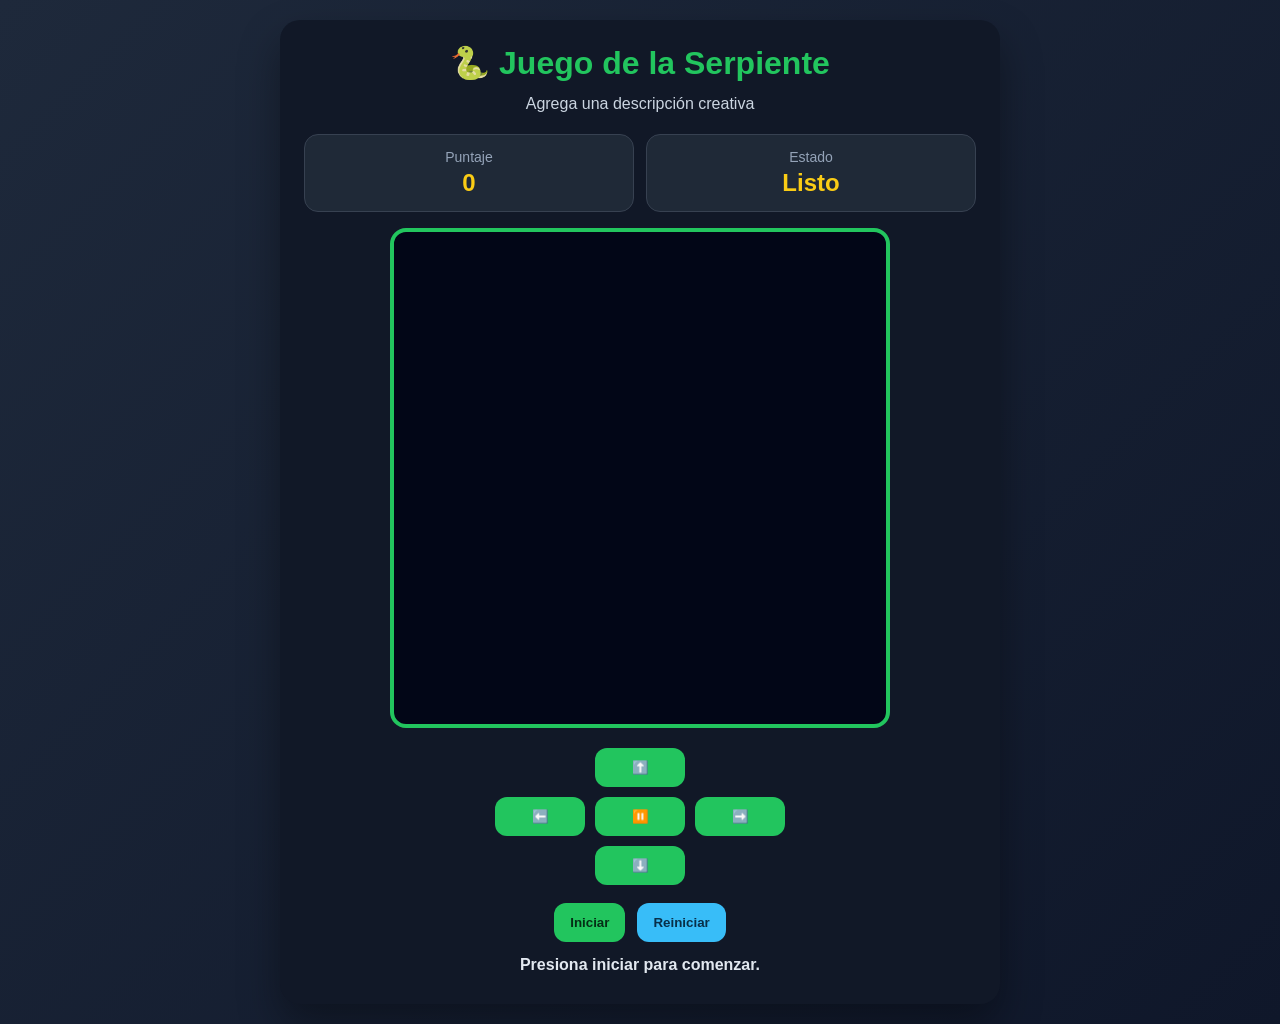
==== serpiente.html @ 803c644f "Inicio taller practico" ====
<!DOCTYPE html>
<html lang="es">
<head>
  <meta charset="UTF-8" />
  <meta name="viewport" content="width=device-width, initial-scale=1.0" />
  <title>Juego de la Serpiente - Taller</title>
   <link rel="stylesheet" href="serpiente.css">
</head>
<body>
  <main class="contenedor-juego">
    <h1>🐍 Juego de la Serpiente</h1>
    <p class="descripcion">
      Agrega una descripción creativa
    </p>

    <section class="panel-info">
      <div class="tarjeta-info">
        <span>Puntaje</span>
        <strong id="puntaje">0</strong>
      </div>
      <div class="tarjeta-info">
        <span>Estado</span>
        <strong id="estado">Listo</strong>
      </div>
    </section>

    <canvas id="canvasJuego" width="500" height="500"></canvas>

    <section class="controles">
      <button class="vacio">-</button>
      <button onclick="cambiarDireccion('arriba')">⬆️</button>
      <button class="vacio">-</button>

      <button onclick="cambiarDireccion('izquierda')">⬅️</button>
      <button onclick="pausarJuego()">⏸️</button>
      <button onclick="cambiarDireccion('derecha')">➡️</button>

      <button class="vacio">-</button>
      <button onclick="cambiarDireccion('abajo')">⬇️</button>
      <button class="vacio">-</button>
    </section>

    <section class="acciones">
      <button onclick="iniciarJuego()">Iniciar</button>
      <button class="secundario" onclick="reiniciarJuego()">Reiniciar</button>
    </section>

    <p id="mensaje" class="mensaje">Presiona iniciar para comenzar.</p>
  </main>

  <script src="serpiente.js"></script>
</body>
</html>
---- serpiente.css ----
* {
    box-sizing: border-box;
    margin: 0;
    padding: 0;
    font-family: Arial, Helvetica, sans-serif;
}

body {
    min-height: 100vh;
    background: linear-gradient(135deg, #1e293b, #0f172a);
    color: white;
    display: flex;
    justify-content: center;
    align-items: center;
    padding: 20px;
}

.contenedor-juego {
    width: 100%;
    max-width: 720px;
    background: #111827;
    border-radius: 20px;
    padding: 24px;
    box-shadow: 0 20px 40px rgba(0, 0, 0, 0.35);
    text-align: center;
}

h1 {
    margin-bottom: 10px;
    font-size: 32px;
    color: #22c55e;
}

.descripcion {
    margin-bottom: 18px;
    color: #cbd5e1;
    line-height: 1.5;
}

.panel-info {
    display: flex;
    justify-content: space-between;
    gap: 12px;
    margin-bottom: 16px;
    flex-wrap: wrap;
}

.tarjeta-info {
    flex: 1;
    min-width: 150px;
    background: #1f2937;
    padding: 14px;
    border-radius: 14px;
    border: 1px solid #374151;
}

.tarjeta-info span {
    display: block;
    font-size: 14px;
    color: #94a3b8;
    margin-bottom: 4px;
}

.tarjeta-info strong {
    font-size: 24px;
    color: #facc15;
}

canvas {
    width: 100%;
    max-width: 500px;
    background: #020617;
    border: 4px solid #22c55e;
    border-radius: 16px;
    display: block;
    margin: 0 auto 20px auto;
}

.controles {
    display: grid;
    grid-template-columns: repeat(3, 90px);
    gap: 10px;
    justify-content: center;
    align-items: center;
    margin-bottom: 18px;
}

.controles button,
.acciones button {
    border: none;
    border-radius: 12px;
    padding: 12px 16px;
    background: #22c55e;
    color: #052e16;
    font-weight: bold;
    cursor: pointer;
    transition: 0.2s;
}

.controles button:hover,
.acciones button:hover {
    transform: scale(1.05);
    background: #86efac;
}

.vacio {
    visibility: hidden;
}

.acciones {
    display: flex;
    justify-content: center;
    gap: 12px;
    flex-wrap: wrap;
}

.acciones .secundario {
    background: #38bdf8;
    color: #082f49;
}

.mensaje {
    margin-top: 14px;
    color: #e2e8f0;
    min-height: 24px;
    font-weight: bold;
}

@media (max-width: 520px) {
    h1 {
        font-size: 24px;
    }

    .controles {
        grid-template-columns: repeat(3, 75px);
    }

    .controles button,
    .acciones button {
        padding: 10px;
    }
}
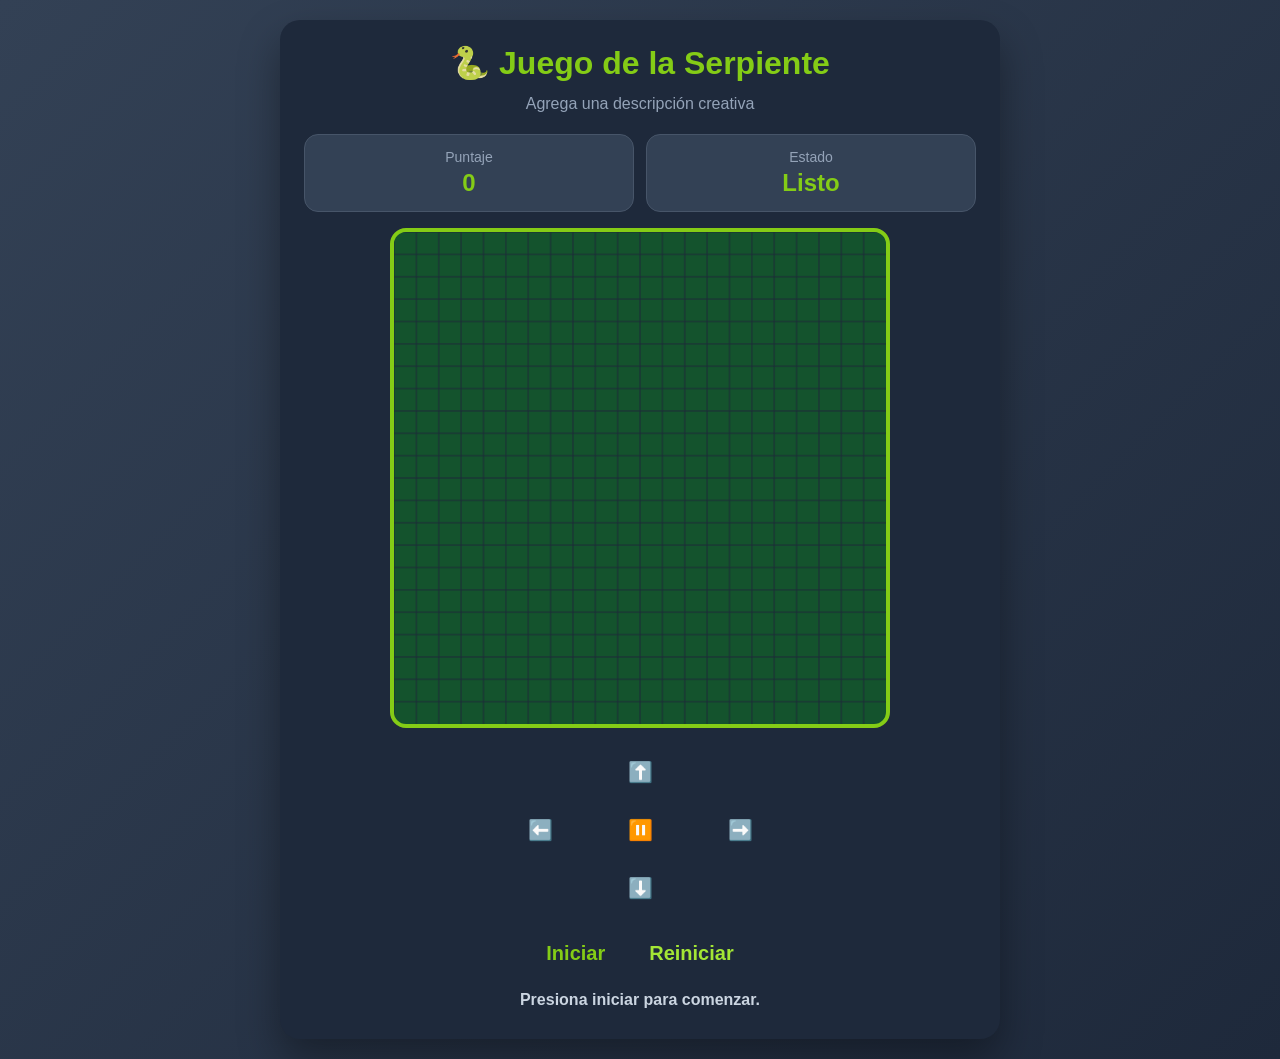
==== commit ddc6978c: "pintar cuadricula en canvas" ====
--- a/serpiente.html
+++ b/serpiente.html
@@ -24,7 +24,7 @@
       </div>
     </section>
 
-    <canvas id="canvasJuego" width="500" height="500"></canvas>
+    <canvas id="canvasJuego" width="550" height="550"></canvas>
 
     <section class="controles">
       <button class="vacio">-</button>
--- a/serpiente.css
+++ b/serpiente.css
@@ -7,7 +7,7 @@
 
 body {
     min-height: 100vh;
-    background: linear-gradient(135deg, #1e293b, #0f172a);
+    background: linear-gradient(135deg, #334155, #1e293b);
     color: white;
     display: flex;
     justify-content: center;
@@ -18,7 +18,7 @@
 .contenedor-juego {
     width: 100%;
     max-width: 720px;
-    background: #111827;
+    background: #1e293b;
     border-radius: 20px;
     padding: 24px;
     box-shadow: 0 20px 40px rgba(0, 0, 0, 0.35);
@@ -28,12 +28,12 @@
 h1 {
     margin-bottom: 10px;
     font-size: 32px;
-    color: #22c55e;
+    color: #84cc16;
 }
 
 .descripcion {
     margin-bottom: 18px;
-    color: #cbd5e1;
+    color: #94a3b8;
     line-height: 1.5;
 }
 
@@ -48,10 +48,10 @@
 .tarjeta-info {
     flex: 1;
     min-width: 150px;
-    background: #1f2937;
+    background: #334155;
     padding: 14px;
     border-radius: 14px;
-    border: 1px solid #374151;
+    border: 1px solid #475569;
 }
 
 .tarjeta-info span {
@@ -63,14 +63,14 @@
 
 .tarjeta-info strong {
     font-size: 24px;
-    color: #facc15;
+    color: #84cc16;
 }
 
 canvas {
     width: 100%;
     max-width: 500px;
-    background: #020617;
-    border: 4px solid #22c55e;
+    background: #14532d;
+    border: 4px solid #84cc16;
     border-radius: 16px;
     display: block;
     margin: 0 auto 20px auto;
@@ -90,8 +90,9 @@
     border: none;
     border-radius: 12px;
     padding: 12px 16px;
-    background: #22c55e;
-    color: #052e16;
+    background: transparent;
+    color: #84cc16;
+    font-size: 20px;
     font-weight: bold;
     cursor: pointer;
     transition: 0.2s;
@@ -99,8 +100,8 @@
 
 .controles button:hover,
 .acciones button:hover {
-    transform: scale(1.05);
-    background: #86efac;
+    transform: scale(1.15);
+    filter: drop-shadow(0 0 6px #84cc16);
 }
 
 .vacio {
@@ -115,13 +116,12 @@
 }
 
 .acciones .secundario {
-    background: #38bdf8;
-    color: #082f49;
+    color: #a3e635;
 }
 
 .mensaje {
     margin-top: 14px;
-    color: #e2e8f0;
+    color: #cbd5e1;
     min-height: 24px;
     font-weight: bold;
 }
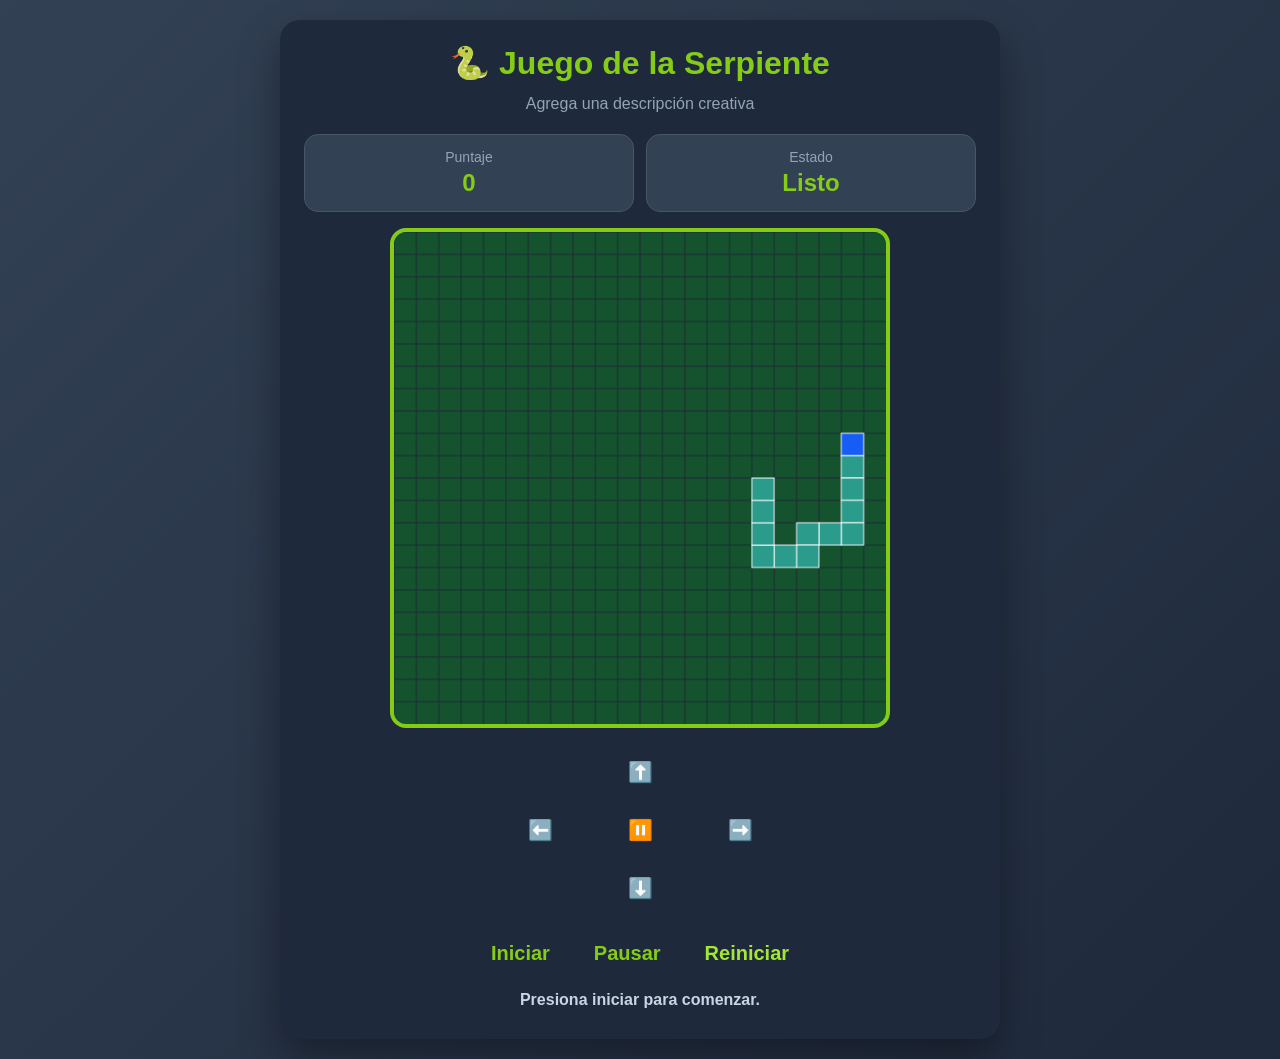
==== commit 2421f3c8: "Taller 3-Parte 6 detener el intervalo" ====
--- a/serpiente.html
+++ b/serpiente.html
@@ -42,6 +42,7 @@
 
     <section class="acciones">
       <button onclick="iniciarJuego()">Iniciar</button>
+      <button onclick="pausarJuego()">Pausar</button>
       <button class="secundario" onclick="reiniciarJuego()">Reiniciar</button>
     </section>
 
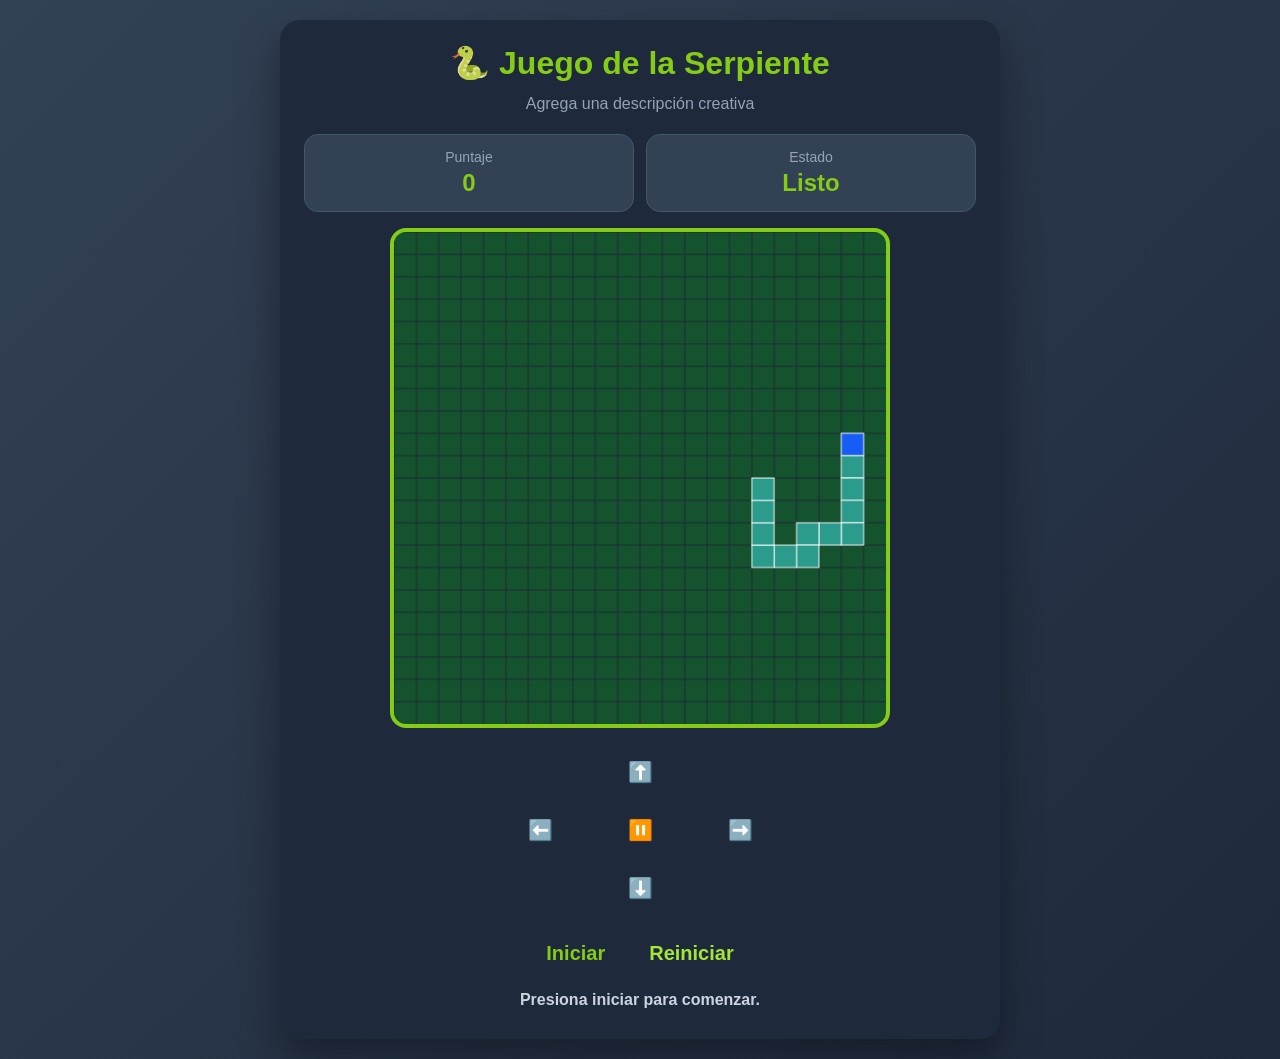
==== commit a83a1d56: "Taller 3-Parte 7 Direccion actual" ====
--- a/serpiente.html
+++ b/serpiente.html
@@ -42,7 +42,6 @@
 
     <section class="acciones">
       <button onclick="iniciarJuego()">Iniciar</button>
-      <button onclick="pausarJuego()">Pausar</button>
       <button class="secundario" onclick="reiniciarJuego()">Reiniciar</button>
     </section>
 
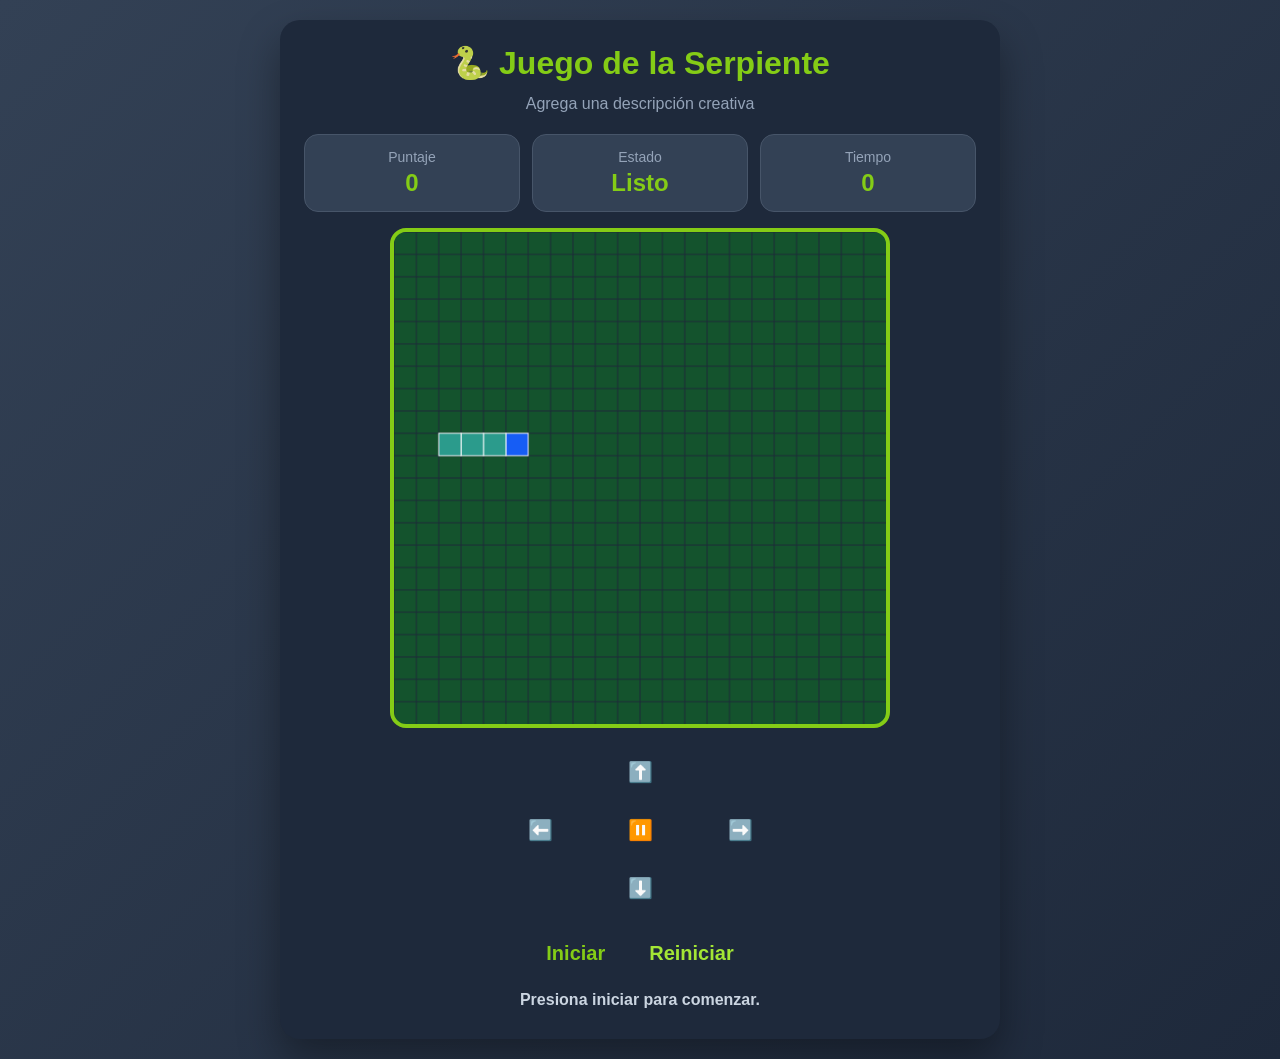
==== commit e7a99b0d: "contador de tiempo" ====
--- a/serpiente.html
+++ b/serpiente.html
@@ -21,6 +21,10 @@
       <div class="tarjeta-info">
         <span>Estado</span>
         <strong id="estado">Listo</strong>
+      </div>
+      <div class="tarjeta-info">
+        <span>Tiempo</span>
+        <strong id="tiempo">0</strong>
       </div>
     </section>
 
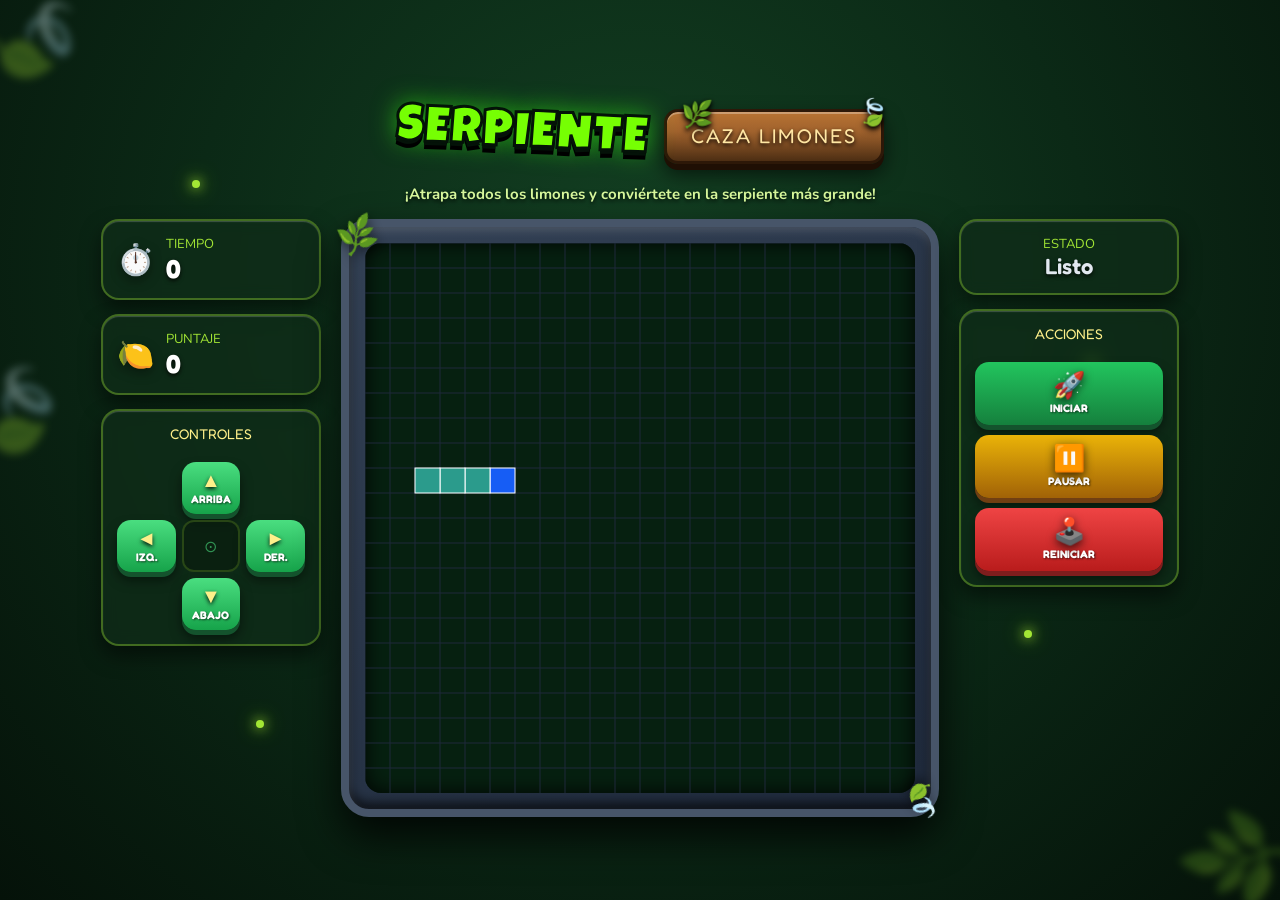
==== commit adc16522: "mejoras visuales con ayuda de la ia" ====
--- a/serpiente.html
+++ b/serpiente.html
@@ -3,55 +3,222 @@
 <head>
   <meta charset="UTF-8" />
   <meta name="viewport" content="width=device-width, initial-scale=1.0" />
-  <title>Juego de la Serpiente - Taller</title>
-   <link rel="stylesheet" href="serpiente.css">
+  <title>Serpiente Caza Limones - Casual Game</title>
+  <link rel="stylesheet" href="serpiente.css">
+  <link href="https://fonts.googleapis.com/css2?family=Luckiest+Guy&family=Fredoka+One&family=Nunito:wght@400;600;700;900&display=swap" rel="stylesheet">
 </head>
 <body>
+
+  <!-- Fondo de Selva Nocturna con Luces y Hojas Originales -->
+  <div class="jungle-bg">
+    <div class="firefly"></div>
+    <div class="firefly"></div>
+    <div class="firefly"></div>
+    <div class="firefly"></div>
+    <div class="firefly"></div>
+    <div class="leaf-blur leaf-1">🍃</div>
+    <div class="leaf-blur leaf-2">🌿</div>
+    <div class="leaf-blur leaf-3">🍃</div>
+  </div>
+
   <main class="contenedor-juego">
-    <h1>🐍 Juego de la Serpiente</h1>
-    <p class="descripcion">
-      Agrega una descripción creativa
-    </p>
-
-    <section class="panel-info">
-      <div class="tarjeta-info">
-        <span>Puntaje</span>
-        <strong id="puntaje">0</strong>
-      </div>
-      <div class="tarjeta-info">
-        <span>Estado</span>
-        <strong id="estado">Listo</strong>
-      </div>
-      <div class="tarjeta-info">
-        <span>Tiempo</span>
-        <strong id="tiempo">0</strong>
-      </div>
-    </section>
-
-    <canvas id="canvasJuego" width="550" height="550"></canvas>
-
-    <section class="controles">
-      <button class="vacio">-</button>
-      <button onclick="cambiarDireccion('arriba')">⬆️</button>
-      <button class="vacio">-</button>
-
-      <button onclick="cambiarDireccion('izquierda')">⬅️</button>
-      <button onclick="pausarJuego()">⏸️</button>
-      <button onclick="cambiarDireccion('derecha')">➡️</button>
-
-      <button class="vacio">-</button>
-      <button onclick="cambiarDireccion('abajo')">⬇️</button>
-      <button class="vacio">-</button>
-    </section>
-
-    <section class="acciones">
-      <button onclick="iniciarJuego()">Iniciar</button>
-      <button class="secundario" onclick="reiniciarJuego()">Reiniciar</button>
-    </section>
-
-    <p id="mensaje" class="mensaje">Presiona iniciar para comenzar.</p>
+
+    <!-- ENCABEZADO CON ELEMENTOS LADO A LADO -->
+    <header class="cartel-titulo">
+      <h1 class="titulo-principal">SERPIENTE</h1>
+      <div class="placa-madera">
+        <span class="hoja-animada hoja-placa-izq" aria-hidden="true">🌿</span>
+        <span>CAZA LIMONES</span>
+        <span class="hoja-animada hoja-placa-der" aria-hidden="true">🍃</span>
+      </div>
+    </header>
+    <p class="subtitulo">¡Atrapa todos los limones y conviértete en la serpiente más grande!</p>
+
+    <!-- CUERPO PRINCIPAL DEL JUEGO -->
+    <div class="layout-juego">
+
+      <!-- PANEL IZQUIERDO -->
+      <aside class="panel-lateral panel-izquierdo">
+        <div class="tarjeta-info">
+          <div class="icono-tarjeta">⏱️</div>
+          <div class="datos-tarjeta">
+            <span>Tiempo</span>
+            <strong id="tiempo">0</strong>
+          </div>
+        </div>
+
+        <div class="tarjeta-info">
+          <div class="icono-tarjeta">🍋</div>
+          <div class="datos-tarjeta">
+            <span>Puntaje</span>
+            <strong id="puntaje">0</strong>
+          </div>
+        </div>
+
+        <!-- CONTROLES D-PAD ESTILO GAMER SIN PAUSA AL CENTRO -->
+        <div class="tarjeta-info contenedor-controles">
+          <span class="titulo-seccion">Controles</span>
+          <section class="controles">
+            <button class="vacio">-</button>
+            <button class="btn-juego btn-dpad" onclick="cambiarDireccion('arriba')">
+              <span class="btn-icon-gamer">▲</span>
+              <span class="btn-text">Arriba</span>
+            </button>
+            <button class="vacio">-</button>
+
+            <button class="btn-juego btn-dpad" onclick="cambiarDireccion('izquierda')">
+              <span class="btn-icon-gamer">◄</span>
+              <span class="btn-text">Izq.</span>
+            </button>
+            <div class="btn-centro-arcade">
+              <span class="icono-centro">⊙</span>
+            </div>
+            <button class="btn-juego btn-dpad" onclick="cambiarDireccion('derecha')">
+              <span class="btn-icon-gamer">►</span>
+              <span class="btn-text">Der.</span>
+            </button>
+
+            <button class="vacio">-</button>
+            <button class="btn-juego btn-dpad" onclick="cambiarDireccion('abajo')">
+              <span class="btn-icon-gamer">▼</span>
+              <span class="btn-text">Abajo</span>
+            </button>
+            <button class="vacio">-</button>
+          </section>
+        </div>
+      </aside>
+
+      <!-- ÁREA CENTRAL: TABLERO DE PIEDRA -->
+      <section class="area-tablero">
+        <div class="marco-piedra">
+          <div class="hoja-decorativa hoja-top-left">🌿</div>
+          <div class="hoja-decorativa hoja-bottom-right">🍃</div>
+          <canvas id="canvasJuego" width="550" height="550"></canvas>
+        </div>
+        <p id="mensaje" class="mensaje-hidden"></p>
+      </section>
+
+      <!-- PANEL DERECHO -->
+      <aside class="panel-lateral panel-derecho">
+        <div class="tarjeta-info tarjeta-estado">
+          <div class="datos-tarjeta">
+            <span>Estado</span>
+            <strong id="estado" class="texto-fino">Listo</strong>
+          </div>
+        </div>
+
+        <!-- ACCIONES CON SÍMBOLOS GRANDES Y MEJORADOS -->
+        <div class="tarjeta-info contenedor-acciones">
+          <span class="titulo-seccion">Acciones</span>
+          <section class="acciones">
+            <button class="btn-juego btn-accion btn-iniciar" onclick="iniciarJuego()">
+              <span class="btn-icon-grande">🚀</span>
+              <span class="btn-text">Iniciar</span>
+            </button>
+
+            <button class="btn-juego btn-accion btn-pausar" onclick="pausarJuego()">
+              <span class="btn-icon-grande">⏸️</span>
+              <span class="btn-text">Pausar</span>
+            </button>
+
+            <button class="btn-juego btn-accion secundario btn-reiniciar" onclick="reiniciarJuego()">
+              <span class="btn-icon-grande">🕹️</span>
+              <span class="btn-text">Reiniciar</span>
+            </button>
+          </section>
+        </div>
+      </aside>
+
+    </div>
   </main>
+
+  <!-- VENTANA GAME OVER (EMERGENTE) -->
+  <div id="modalGameOver" class="overlay-modal">
+    <div class="particulas-rojas"></div>
+    <div class="ventana-modal modal-gameover">
+      <div class="icono-modal-wrapper">
+        <div class="calavera-cartoon">💀</div>
+      </div>
+      <h2 class="titulo-gameover">GAME OVER</h2>
+      <div class="cuerpo-modal">
+        <p class="msg-principal">¡La serpiente chocó!</p>
+        <p class="msg-puntaje">Has conseguido un puntaje de: <strong id="goScore">0</strong></p>
+        <p class="msg-sub">¿Crees poder hacerlo mejor?</p>
+      </div>
+      <button class="btn-juego btn-modal btn-modal-go" onclick="reiniciarJuego()">
+        <span class="btn-icon-grande">🕹️</span>
+        <span class="btn-text">JUGAR DE NUEVO</span>
+      </button>
+    </div>
+  </div>
+
+  <!-- VENTANA GANADOR (EMERGENTE) -->
+  <div id="modalWinner" class="overlay-modal">
+    <div class="confeti-container">
+      <div class="confeti c1">✨</div>
+      <div class="confeti c2">⭐</div>
+      <div class="confeti c3">🌟</div>
+      <div class="confeti c4">✨</div>
+    </div>
+    <div class="ventana-modal modal-winner">
+      <div class="icono-modal-wrapper">
+        <div class="trofeo-cartoon">🏆</div>
+      </div>
+      <h2 class="titulo-winner">¡¡FELICIDADES!!<br><span>HAS GANADO</span></h2>
+      <div class="cuerpo-modal">
+        <p class="msg-principal">¡Has conseguido atrapar todos los limones!</p>
+        <div class="stats-ganador">
+          <p>Tiempo: <strong id="winTime">0</strong>s</p>
+          <p>Puntaje: <strong id="winScore">0</strong></p>
+        </div>
+        <p class="msg-sub-win">Excelente trabajo.</p>
+      </div>
+      <button class="btn-juego btn-modal btn-modal-win" onclick="reiniciarJuego()">
+        <span class="btn-icon-grande">🌟</span>
+        <span class="btn-text">JUGAR OTRA VEZ</span>
+      </button>
+    </div>
+  </div>
+
+  <script>
+    document.addEventListener("DOMContentLoaded", () => {
+      const estadoElem = document.getElementById("estado");
+      const puntajeElem = document.getElementById("puntaje");
+      const tiempoElem = document.getElementById("tiempo");
+      const modalGO = document.getElementById("modalGameOver");
+      const modalWin = document.getElementById("modalWinner");
+      const goScore = document.getElementById("goScore");
+      const winScore = document.getElementById("winScore");
+      const winTime = document.getElementById("winTime");
+
+      const sincronizarVentanas = () => {
+        if (!estadoElem) return;
+        const estado = estadoElem.textContent.trim();
+        const score = puntajeElem ? puntajeElem.textContent : "0";
+        const time = tiempoElem ? tiempoElem.textContent : "0";
+
+        if (estado === "Game Over") {
+          if (goScore) goScore.textContent = score;
+          modalGO.classList.add("activo");
+          modalWin.classList.remove("activo");
+        } else if (estado === "GANADOR") {
+          if (winScore) winScore.textContent = score;
+          if (winTime) winTime.textContent = time;
+          modalWin.classList.add("activo");
+          modalGO.classList.remove("activo");
+        } else {
+          modalGO.classList.remove("activo");
+          modalWin.classList.remove("activo");
+        }
+      };
+
+      const observer = new MutationObserver(sincronizarVentanas);
+      if (estadoElem) {
+        observer.observe(estadoElem, { childList: true, characterData: true, subtree: true });
+      }
+    });
+  </script>
 
   <script src="serpiente.js"></script>
 </body>
-</html>
+</html>
--- a/serpiente.css
+++ b/serpiente.css
@@ -1,142 +1,653 @@
+:root {
+    --verde-lima: #76ff03;
+    --verde-neon: #39ff14;
+    --madera-base: #a0622d;
+    --madera-borde: #4d2e13;
+}
+
 * {
     box-sizing: border-box;
     margin: 0;
     padding: 0;
-    font-family: Arial, Helvetica, sans-serif;
+    user-select: none;
+    font-family: 'Fredoka One', 'Nunito', Arial, sans-serif;
 }
 
 body {
     min-height: 100vh;
-    background: linear-gradient(135deg, #334155, #1e293b);
-    color: white;
+    background: #051209;
+    color: #ffffff;
     display: flex;
     justify-content: center;
     align-items: center;
-    padding: 20px;
-}
-
+    padding: 15px;
+    position: relative;
+    overflow-x: hidden;
+}
+
+/* --------------------------------------------------------------------------
+   FONDO SELVA NOCTURNA
+   -------------------------------------------------------------------------- */
+.jungle-bg {
+    position: fixed;
+    top: 0;
+    left: 0;
+    width: 100vw;
+    height: 100vh;
+    background: radial-gradient(circle at 50% 30%, #134022 0%, #0b2916 50%, #051209 100%);
+    z-index: -2;
+    overflow: hidden;
+}
+
+.firefly {
+    position: absolute;
+    width: 8px;
+    height: 8px;
+    background: #a3e635;
+    border-radius: 50%;
+    box-shadow: 0 0 12px #a3e635, 0 0 20px #84cc16;
+    animation: floatFirefly 6s infinite ease-in-out;
+}
+
+.firefly:nth-child(1) { top: 20%; left: 15%; animation-delay: 0s; }
+.firefly:nth-child(2) { top: 70%; left: 80%; animation-delay: 1.5s; }
+.firefly:nth-child(3) { top: 40%; left: 85%; animation-delay: 3s; }
+.firefly:nth-child(4) { top: 80%; left: 20%; animation-delay: 4.5s; }
+.firefly:nth-child(5) { top: 15%; left: 60%; animation-delay: 2s; }
+
+@keyframes floatFirefly {
+    0%, 100% { transform: translateY(0) scale(0.8); opacity: 0.3; }
+    50% { transform: translateY(-25px) scale(1.3); opacity: 1; }
+}
+
+.leaf-blur {
+    position: absolute;
+    font-size: 80px;
+    filter: blur(4px);
+    opacity: 0.35;
+    pointer-events: none;
+}
+.leaf-1 { top: -10px; left: -10px; transform: rotate(45deg); }
+.leaf-2 { bottom: -10px; right: -10px; transform: rotate(-135deg); }
+.leaf-3 { top: 40%; left: -30px; transform: rotate(15deg); }
+
+/* --------------------------------------------------------------------------
+   ESTRUCTURA PRINCIPAL Y ENCABEZADO (TÍTULO MONTADO A LA DERECHA)
+   -------------------------------------------------------------------------- */
 .contenedor-juego {
     width: 100%;
-    max-width: 720px;
-    background: #1e293b;
-    border-radius: 20px;
-    padding: 24px;
-    box-shadow: 0 20px 40px rgba(0, 0, 0, 0.35);
+    max-width: 1100px;
+    display: flex;
+    flex-direction: column;
+    align-items: center;
+    z-index: 1;
+}
+
+.cartel-titulo {
+    position: relative;
+    display: inline-flex;
+    align-items: center;
+    justify-content: center;
+    gap: 15px; /* Espacio entre el título de serpiente y la placa */
+    margin: 25px 0 10px 0;
+    z-index: 5;
+    animation: flotarCartel 3.5s ease-in-out infinite;
+}
+
+.placa-madera {
+    position: relative;
+    padding: 12px 24px;
+    background: linear-gradient(180deg, #b87333 0%, #a0622d 40%, #4d2e13 100%);
+    border: 3px solid #2d1808;
+    border-radius: 14px;
+    color: #ffe6a3;
+    font-family: 'Luckiest Guy', cursive;
+    letter-spacing: 2px;
+    font-size: clamp(15px, 2.5vw, 20px);
+    box-shadow: 
+        inset 0 2px 0 rgba(255,255,255,0.3),
+        0 6px 0 #1f0f04,
+        0 10px 20px rgba(0,0,0,0.6);
+    text-shadow: 0 2px 4px #000;
+    z-index: 1;
+}
+
+.titulo-principal {
+    position: static; /* Deja de ser absoluto para ubicarse al lado */
+    transform: rotate(3deg);
+    font-family: 'Luckiest Guy', cursive;
+    font-size: clamp(30px, 5.5vw, 48px);
+    letter-spacing: 3px;
+    text-transform: uppercase;
+    color: var(--verde-lima, #76ff03);
+    -webkit-text-stroke: 3px #041208;
+    text-shadow: 
+        0 4px 0 #041208,
+        0 8px 0 #000000,
+        0 0 25px rgba(57, 255, 20, 0.7);
+    margin: 0;
+    z-index: 3;
+}
+
+.hoja-animada {
+    position: absolute;
+    font-size: 26px;
+    filter: drop-shadow(0 2px 3px rgba(0, 0, 0, 0.6));
+    z-index: 4;
+}
+
+.hoja-placa-izq {
+    top: -14px;
+    left: 14px;
+    animation: balanceoHojaIzq 3s ease-in-out infinite;
+    transform-origin: bottom center;
+}
+
+.hoja-placa-der {
+    top: -16px;
+    right: -10px;
+    animation: balanceoHojaDer 3.5s ease-in-out infinite;
+    transform-origin: bottom center;
+}
+
+@keyframes flotarCartel {
+    0%, 100% { transform: translateY(0); }
+    50% { transform: translateY(-6px); }
+}
+
+@keyframes balanceoHojaIzq {
+    0%, 100% { transform: rotate(-15deg); }
+    50% { transform: rotate(10deg); }
+}
+
+@keyframes balanceoHojaDer {
+    0%, 100% { transform: rotate(15deg); }
+    50% { transform: rotate(-10deg); }
+}
+
+.subtitulo {
+    margin-top: 10px;
+    margin-bottom: 15px;
+    font-size: 15px;
+    color: #d9f99d;
+    text-shadow: 0 2px 4px rgba(0,0,0,0.8);
+    font-family: 'Nunito', sans-serif;
+    font-weight: 700;
+}
+
+/* --------------------------------------------------------------------------
+   LAYOUT DE PANELES Y TABLERO
+   -------------------------------------------------------------------------- */
+.layout-juego {
+    display: flex;
+    justify-content: center;
+    align-items: flex-start;
+    gap: 20px;
+    width: 100%;
+}
+
+.panel-lateral {
+    display: flex;
+    flex-direction: column;
+    gap: 14px;
+    width: 220px;
+}
+
+.tarjeta-info {
+    background: rgba(15, 45, 24, 0.75);
+    backdrop-filter: blur(8px);
+    border: 2px solid rgba(163, 230, 53, 0.35);
+    border-radius: 18px;
+    padding: 14px;
+    box-shadow: 
+        0 10px 20px rgba(0, 0, 0, 0.5),
+        inset 0 1px 1px rgba(255, 255, 255, 0.2);
+    display: flex;
+    align-items: center;
+    gap: 12px;
+    transition: transform 0.3s ease, border-color 0.3s ease;
+}
+
+.tarjeta-info:hover {
+    transform: translateY(-3px);
+    border-color: rgba(163, 230, 53, 0.7);
+}
+
+.tarjeta-estado {
+    justify-content: center;
     text-align: center;
 }
 
-h1 {
-    margin-bottom: 10px;
-    font-size: 32px;
-    color: #84cc16;
-}
-
-.descripcion {
-    margin-bottom: 18px;
-    color: #94a3b8;
-    line-height: 1.5;
-}
-
-.panel-info {
-    display: flex;
-    justify-content: space-between;
-    gap: 12px;
-    margin-bottom: 16px;
-    flex-wrap: wrap;
-}
-
-.tarjeta-info {
-    flex: 1;
-    min-width: 150px;
-    background: #334155;
-    padding: 14px;
-    border-radius: 14px;
-    border: 1px solid #475569;
-}
-
-.tarjeta-info span {
+.icono-tarjeta {
+    font-size: 30px;
+    filter: drop-shadow(0 4px 6px rgba(0,0,0,0.4));
+}
+
+.datos-tarjeta span {
+    display: block;
+    font-size: 13px;
+    color: #a3e635;
+    text-transform: uppercase;
+    font-family: 'Nunito', sans-serif;
+}
+
+.datos-tarjeta strong {
+    font-size: 26px;
+    color: #ffffff;
+    text-shadow: 0 2px 4px rgba(0,0,0,0.8);
+}
+
+.texto-fino {
+    font-weight: 600 !important;
+    font-size: 22px !important;
+    color: #e2e8f0 !important;
+}
+
+.titulo-seccion {
     display: block;
     font-size: 14px;
-    color: #94a3b8;
-    margin-bottom: 4px;
-}
-
-.tarjeta-info strong {
-    font-size: 24px;
-    color: #84cc16;
-}
+    color: #fef08a;
+    text-transform: uppercase;
+    margin-bottom: 8px;
+    text-align: center;
+    width: 100%;
+}
+
+.contenedor-controles,
+.contenedor-acciones {
+    flex-direction: column;
+    align-items: stretch;
+}
+
+/* --------------------------------------------------------------------------
+   TABLERO DE PIEDRA (CANVAS)
+   -------------------------------------------------------------------------- */
+.area-tablero {
+    display: flex;
+    flex-direction: column;
+    align-items: center;
+}
+
+.marco-piedra {
+    background: linear-gradient(145deg, #334155, #1e293b);
+    padding: 16px;
+    border-radius: 28px;
+    border: 8px solid #475569;
+    box-shadow: 
+        0 20px 40px rgba(0, 0, 0, 0.8),
+        inset 0 4px 8px rgba(255, 255, 255, 0.15),
+        inset 0 -6px 12px rgba(0, 0, 0, 0.7);
+    position: relative;
+}
+
+.hoja-decorativa {
+    position: absolute;
+    font-size: 32px;
+    z-index: 2;
+    filter: drop-shadow(0 4px 6px rgba(0,0,0,0.6));
+}
+.hoja-top-left { top: -12px; left: -12px; transform: rotate(-20deg); }
+.hoja-bottom-right { bottom: -12px; right: -12px; transform: rotate(160deg); }
 
 canvas {
-    width: 100%;
-    max-width: 500px;
-    background: #14532d;
-    border: 4px solid #84cc16;
+    display: block;
+    max-width: 100%;
+    height: auto;
+    background: #062010 !important;
     border-radius: 16px;
-    display: block;
-    margin: 0 auto 20px auto;
-}
-
+    box-shadow: inset 0 0 20px rgba(0, 0, 0, 0.9);
+}
+
+.mensaje-hidden {
+    display: none;
+}
+
+/* --------------------------------------------------------------------------
+   CONTROLES D-PAD ESTILO GAMER
+   -------------------------------------------------------------------------- */
 .controles {
     display: grid;
-    grid-template-columns: repeat(3, 90px);
-    gap: 10px;
-    justify-content: center;
-    align-items: center;
-    margin-bottom: 18px;
-}
-
-.controles button,
-.acciones button {
-    border: none;
-    border-radius: 12px;
-    padding: 12px 16px;
-    background: transparent;
-    color: #84cc16;
-    font-size: 20px;
-    font-weight: bold;
-    cursor: pointer;
-    transition: 0.2s;
-}
-
-.controles button:hover,
-.acciones button:hover {
-    transform: scale(1.15);
-    filter: drop-shadow(0 0 6px #84cc16);
+    grid-template-columns: repeat(3, 1fr);
+    gap: 6px;
+    width: 100%;
 }
 
 .vacio {
     visibility: hidden;
 }
 
+.btn-centro-arcade {
+    background: rgba(10, 30, 15, 0.8);
+    border: 2px solid rgba(163, 230, 53, 0.2);
+    border-radius: 12px;
+    display: flex;
+    align-items: center;
+    justify-content: center;
+}
+
+.icono-centro {
+    font-size: 16px;
+    color: #4ade80;
+    opacity: 0.6;
+}
+
+.btn-juego {
+    border: none;
+    border-radius: 14px;
+    background: linear-gradient(180deg, #4ade80 0%, #16a34a 100%);
+    box-shadow: 
+        0 5px 0 #14532d,
+        0 8px 12px rgba(0, 0, 0, 0.5);
+    color: #ffffff;
+    cursor: pointer;
+    display: flex;
+    flex-direction: column;
+    align-items: center;
+    justify-content: center;
+    padding: 8px 4px;
+    transition: all 0.15s ease;
+}
+
+.btn-juego:hover {
+    transform: translateY(-2px);
+    box-shadow: 
+        0 7px 0 #14532d,
+        0 10px 18px rgba(163, 230, 53, 0.4);
+    filter: brightness(1.1);
+}
+
+.btn-juego:active {
+    transform: translateY(4px);
+    box-shadow: 
+        0 1px 0 #14532d,
+        0 3px 6px rgba(0, 0, 0, 0.4);
+}
+
+.btn-icon-gamer {
+    font-size: 20px;
+    line-height: 1;
+    margin-bottom: 2px;
+    color: #fef08a;
+    text-shadow: 0 2px 4px rgba(0, 0, 0, 0.9);
+}
+
+.btn-text {
+    font-size: 11px;
+    font-weight: 900;
+    text-transform: uppercase;
+    text-shadow: 1px 1px 2px rgba(0,0,0,0.6);
+}
+
+/* --------------------------------------------------------------------------
+   ACCIONES CON SÍMBOLOS GRANDES Y MEJORADOS
+   -------------------------------------------------------------------------- */
 .acciones {
     display: flex;
+    flex-direction: column;
+    gap: 10px;
+    width: 100%;
+}
+
+.btn-accion {
+    padding: 10px;
+}
+
+.btn-icon-grande {
+    font-size: 26px;
+    line-height: 1;
+    margin-bottom: 3px;
+    filter: drop-shadow(0 3px 5px rgba(0, 0, 0, 0.7));
+}
+
+.btn-iniciar {
+    background: linear-gradient(180deg, #22c55e 0%, #15803d 100%);
+    box-shadow: 0 5px 0 #14532d, 0 8px 12px rgba(0,0,0,0.5);
+}
+
+.btn-pausar {
+    background: linear-gradient(180deg, #eab308 0%, #a16207 100%);
+    box-shadow: 0 5px 0 #713f12, 0 8px 12px rgba(0,0,0,0.5);
+}
+
+.btn-reiniciar {
+    background: linear-gradient(180deg, #ef4444 0%, #b91c1c 100%);
+    box-shadow: 0 5px 0 #7f1d1d, 0 8px 12px rgba(0,0,0,0.5);
+}
+.btn-reiniciar:hover {
+    box-shadow: 0 7px 0 #7f1d1d, 0 10px 18px rgba(239, 68, 68, 0.4);
+}
+
+/* --------------------------------------------------------------------------
+   VENTANAS EMERGENTES (MODALES)
+   -------------------------------------------------------------------------- */
+.overlay-modal {
+    position: fixed;
+    top: 0;
+    left: 0;
+    width: 100vw;
+    height: 100vh;
+    background: rgba(0, 0, 0, 0.8);
+    backdrop-filter: blur(6px);
+    display: flex;
     justify-content: center;
-    gap: 12px;
-    flex-wrap: wrap;
-}
-
-.acciones .secundario {
+    align-items: center;
+    z-index: 100;
+    opacity: 0;
+    pointer-events: none;
+    transition: opacity 0.3s ease;
+}
+
+.overlay-modal.activo {
+    opacity: 1;
+    pointer-events: auto;
+}
+
+.ventana-modal {
+    width: 90%;
+    max-width: 420px;
+    border-radius: 28px;
+    padding: 24px;
+    text-align: center;
+    position: relative;
+    transform: scale(0.5);
+    transition: transform 0.4s cubic-bezier(0.175, 0.885, 0.32, 1.275);
+}
+
+.overlay-modal.activo .ventana-modal {
+    transform: scale(1);
+}
+
+.modal-gameover {
+    background: linear-gradient(180deg, #0b2916 0%, #051209 100%);
+    border: 4px solid #facc15;
+    box-shadow: 
+        0 0 30px rgba(239, 68, 68, 0.3),
+        0 20px 50px rgba(0, 0, 0, 0.9);
+}
+
+.calavera-cartoon {
+    font-size: 64px;
+    display: inline-block;
+    filter: drop-shadow(0 0 15px rgba(239, 68, 68, 0.8));
+    animation: floatingSkull 2.5s infinite ease-in-out;
+}
+
+@keyframes floatingSkull {
+    0%, 100% { transform: translateY(0) rotate(-3deg); }
+    50% { transform: translateY(-12px) rotate(3deg); }
+}
+
+.titulo-gameover {
+    font-size: 38px;
+    color: #facc15;
+    text-shadow: 0 4px 0 #854d0e, 0 0 15px rgba(250, 204, 21, 0.5);
+    margin: 8px 0;
+}
+
+.cuerpo-modal p {
+    margin: 6px 0;
+    font-family: 'Nunito', sans-serif;
+    font-weight: 700;
+}
+
+.msg-principal { font-size: 18px; color: #f87171; }
+.msg-puntaje { font-size: 16px; color: #ffffff; }
+.msg-puntaje strong { color: #facc15; font-size: 20px; }
+.msg-sub { font-size: 14px; color: #9ca3af; margin-bottom: 16px !important; }
+
+.btn-modal {
+    width: 100%;
+    padding: 12px;
+    font-size: 16px;
+    animation: pulseButton 2s infinite ease-in-out;
+}
+
+.btn-modal-go {
+    background: linear-gradient(180deg, #22c55e 0%, #15803d 100%);
+    box-shadow: 0 6px 0 #14532d, 0 10px 20px rgba(34, 197, 94, 0.4);
+}
+
+@keyframes pulseButton {
+    0%, 100% { transform: scale(1); }
+    50% { transform: scale(1.03); }
+}
+
+.modal-winner {
+    background: linear-gradient(180deg, #0d381e 0%, #061c0e 100%);
+    border: 4px solid #fbbf24;
+    box-shadow: 
+        0 0 40px rgba(251, 191, 36, 0.5),
+        0 20px 50px rgba(0, 0, 0, 0.9);
+}
+
+.trofeo-cartoon {
+    font-size: 70px;
+    display: inline-block;
+    filter: drop-shadow(0 0 20px rgba(251, 191, 36, 0.8));
+    animation: trophySpin 3s infinite ease-in-out;
+}
+
+@keyframes trophySpin {
+    0%, 100% { transform: translateY(0) rotate(-5deg) scale(1); }
+    50% { transform: translateY(-10px) rotate(5deg) scale(1.05); }
+}
+
+.titulo-winner {
+    font-size: 32px;
+    color: #fbbf24;
+    text-shadow: 0 4px 0 #78350f, 0 0 20px rgba(251, 191, 36, 0.6);
+    margin: 8px 0;
+    line-height: 1.1;
+}
+
+.titulo-winner span {
+    font-size: 26px;
     color: #a3e635;
 }
 
-.mensaje {
-    margin-top: 14px;
-    color: #cbd5e1;
-    min-height: 24px;
-    font-weight: bold;
-}
-
-@media (max-width: 520px) {
-    h1 {
-        font-size: 24px;
-    }
-
-    .controles {
-        grid-template-columns: repeat(3, 75px);
-    }
-
-    .controles button,
-    .acciones button {
-        padding: 10px;
+.stats-ganador {
+    background: rgba(0, 0, 0, 0.3);
+    border-radius: 12px;
+    padding: 8px;
+    margin: 10px 0;
+    display: flex;
+    justify-content: space-around;
+}
+
+.stats-ganador strong {
+    color: #a3e635;
+}
+
+.msg-sub-win {
+    font-size: 14px;
+    color: #e2e8f0;
+    margin-bottom: 16px !important;
+}
+
+.btn-modal-win {
+    background: linear-gradient(180deg, #4ade80 0%, #16a34a 100%);
+    box-shadow: 0 6px 0 #14532d, 0 10px 20px rgba(251, 191, 36, 0.5);
+}
+
+.confeti-container {
+    position: absolute;
+    width: 100%;
+    height: 100%;
+    pointer-events: none;
+}
+
+.confeti {
+    position: absolute;
+    font-size: 24px;
+    animation: confetiFall 3s infinite linear;
+}
+.c1 { top: 10%; left: 20%; animation-delay: 0s; }
+.c2 { top: 15%; right: 20%; animation-delay: 0.7s; }
+.c3 { top: 5%; left: 50%; animation-delay: 1.2s; }
+.c4 { top: 20%; right: 40%; animation-delay: 1.8s; }
+
+@keyframes confetiFall {
+    0% { transform: translateY(-20px) rotate(0deg); opacity: 1; }
+    100% { transform: translateY(150px) rotate(360deg); opacity: 0; }
+}
+
+/* --------------------------------------------------------------------------
+   RESPONSIVE DESIGN (MÓVIL Y TABLET)
+   -------------------------------------------------------------------------- */
+@media (max-width: 900px) {
+    .layout-juego {
+        flex-direction: column;
+        align-items: center;
+    }
+
+    .panel-lateral {
+        width: 100%;
+        max-width: 550px;
+        flex-direction: row;
+        flex-wrap: wrap;
+        justify-content: center;
+    }
+
+    .tarjeta-info {
+        flex: 1;
+        min-width: 150px;
+    }
+
+    .contenedor-controles,
+    .contenedor-acciones {
+        flex: 100%;
+    }
+
+    .acciones {
+        flex-direction: row;
+    }
+
+    .btn-accion {
+        flex: 1;
+    }
+}
+
+@media (max-width: 580px) {
+    .titulo-principal {
+        font-size: 28px;
+        right: -15px;
+    }
+
+    .placa-madera {
+        font-size: 13px;
+        padding: 10px 40px 10px 15px;
+    }
+
+    .subtitulo {
+        font-size: 13px;
+    }
+
+    .marco-piedra {
+        padding: 8px;
+        border-width: 5px;
+    }
+
+    .acciones {
+        flex-direction: column;
     }
 }
